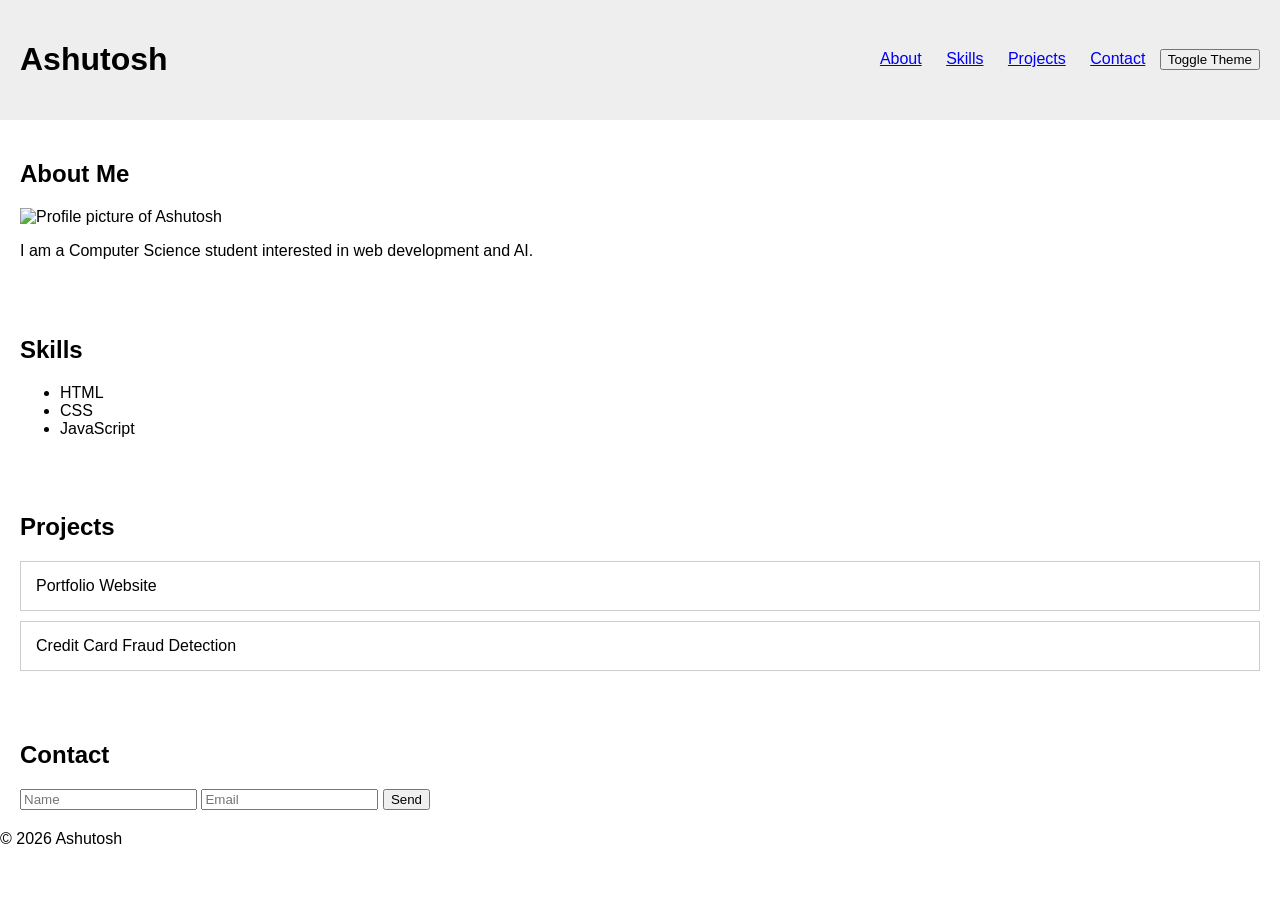
==== index.html @ f30f05ae "Add files via upload" ====
<!DOCTYPE html>
<html lang="en">
<head>
<meta charset="UTF-8">
<meta name="viewport" content="width=device-width, initial-scale=1.0">
<title>Ashutosh Portfolio</title>
<link rel="stylesheet" href="style.css">
</head>
<body>
<header>
<h1>Ashutosh</h1>
<nav>
<a href="#about">About</a>
<a href="#skills">Skills</a>
<a href="#projects">Projects</a>
<a href="#contact">Contact</a>
<button id="themeBtn">Toggle Theme</button>
</nav>
</header>

<section id="about">
<h2>About Me</h2>
<img src="https://via.placeholder.com/150" alt="Profile picture of Ashutosh">
<p>I am a Computer Science student interested in web development and AI.</p>
</section>

<section id="skills">
<h2>Skills</h2>
<ul><li>HTML</li><li>CSS</li><li>JavaScript</li></ul>
</section>

<section id="projects">
<h2>Projects</h2>
<div class="card">Portfolio Website</div>
<div class="card">Credit Card Fraud Detection</div>
</section>

<section id="contact">
<h2>Contact</h2>
<form id="contactForm">
<input type="text" id="name" placeholder="Name" required>
<input type="email" id="email" placeholder="Email" required>
<button type="submit">Send</button>
</form>
</section>

<footer>© 2026 Ashutosh</footer>
<script src="script.js"></script>
</body>
</html>
---- style.css ----
body{font-family:Arial,sans-serif;margin:0;padding:0}
header{display:flex;justify-content:space-between;align-items:center;padding:20px;background:#eee}
nav a{margin:0 10px}
section{padding:20px}
.card{border:1px solid #ccc;padding:15px;margin:10px 0}
.dark{background:#222;color:#fff}
@media(max-width:768px){header{flex-direction:column}}
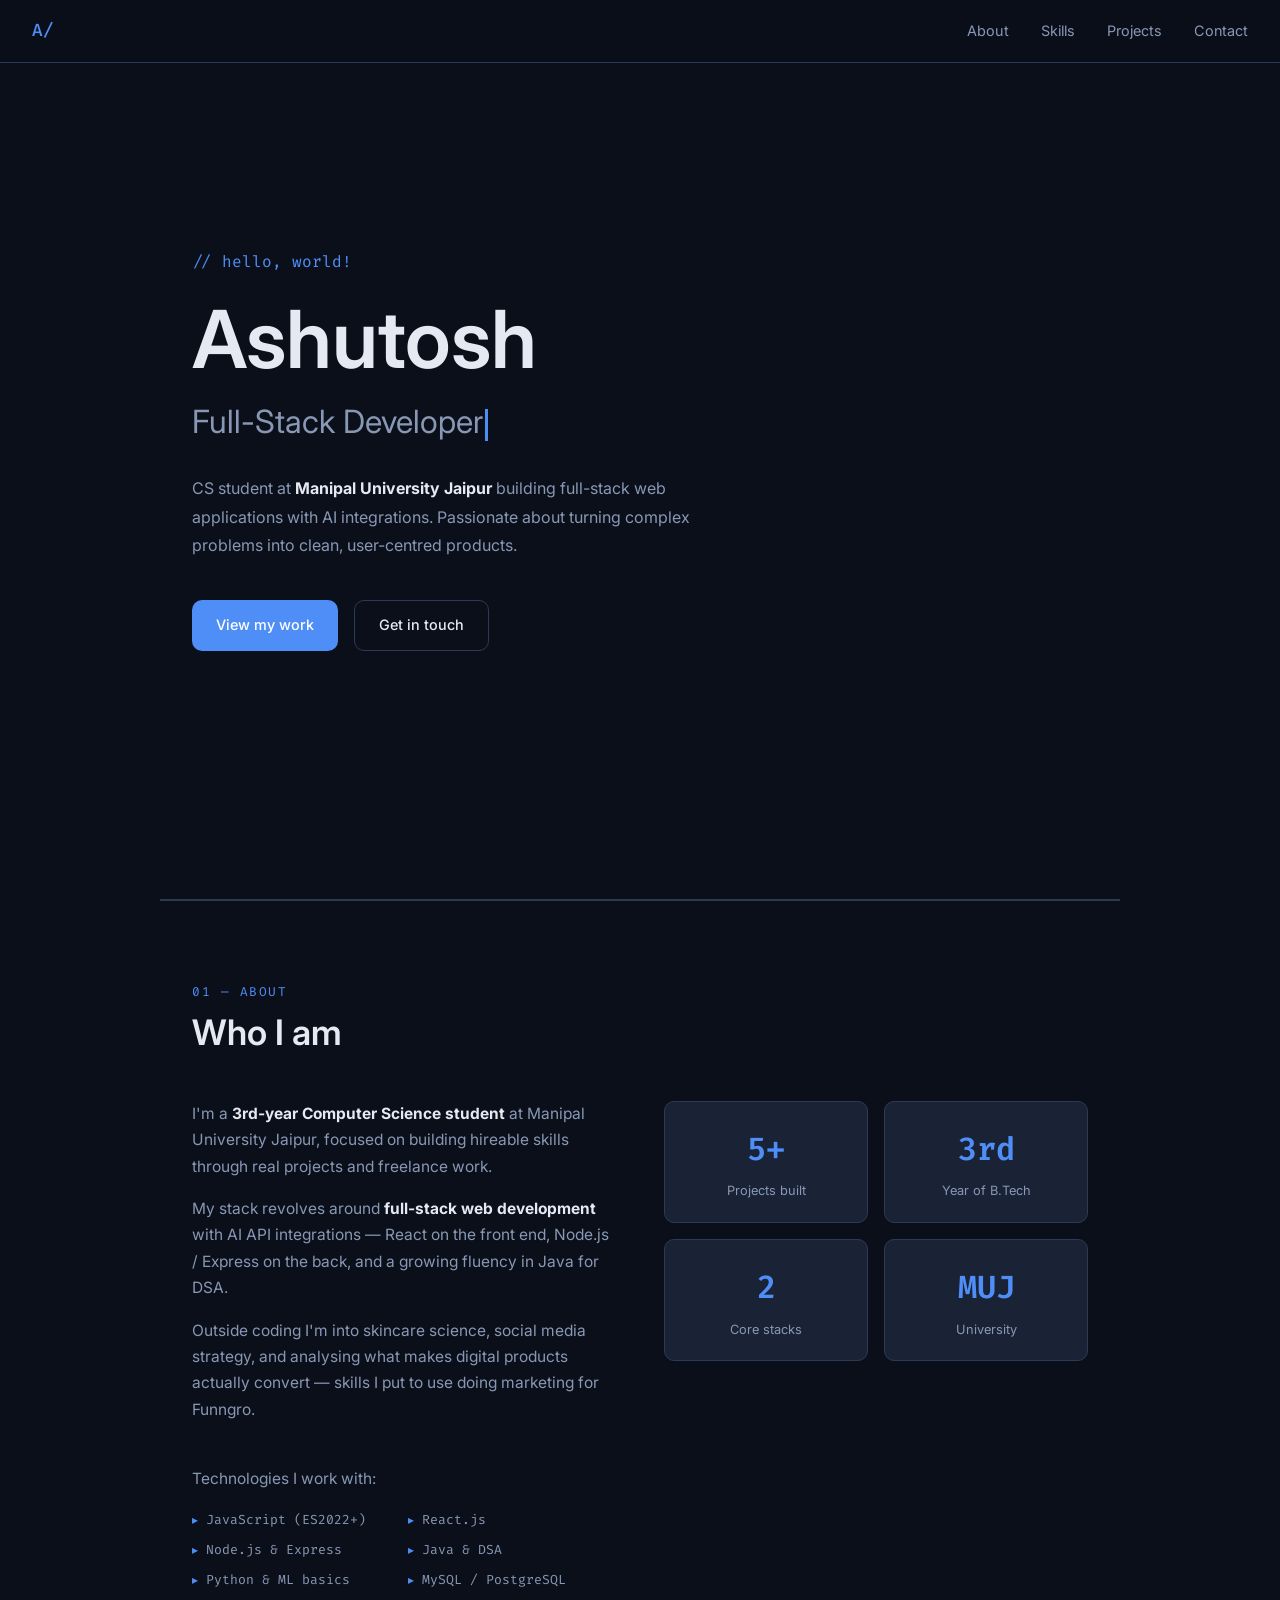
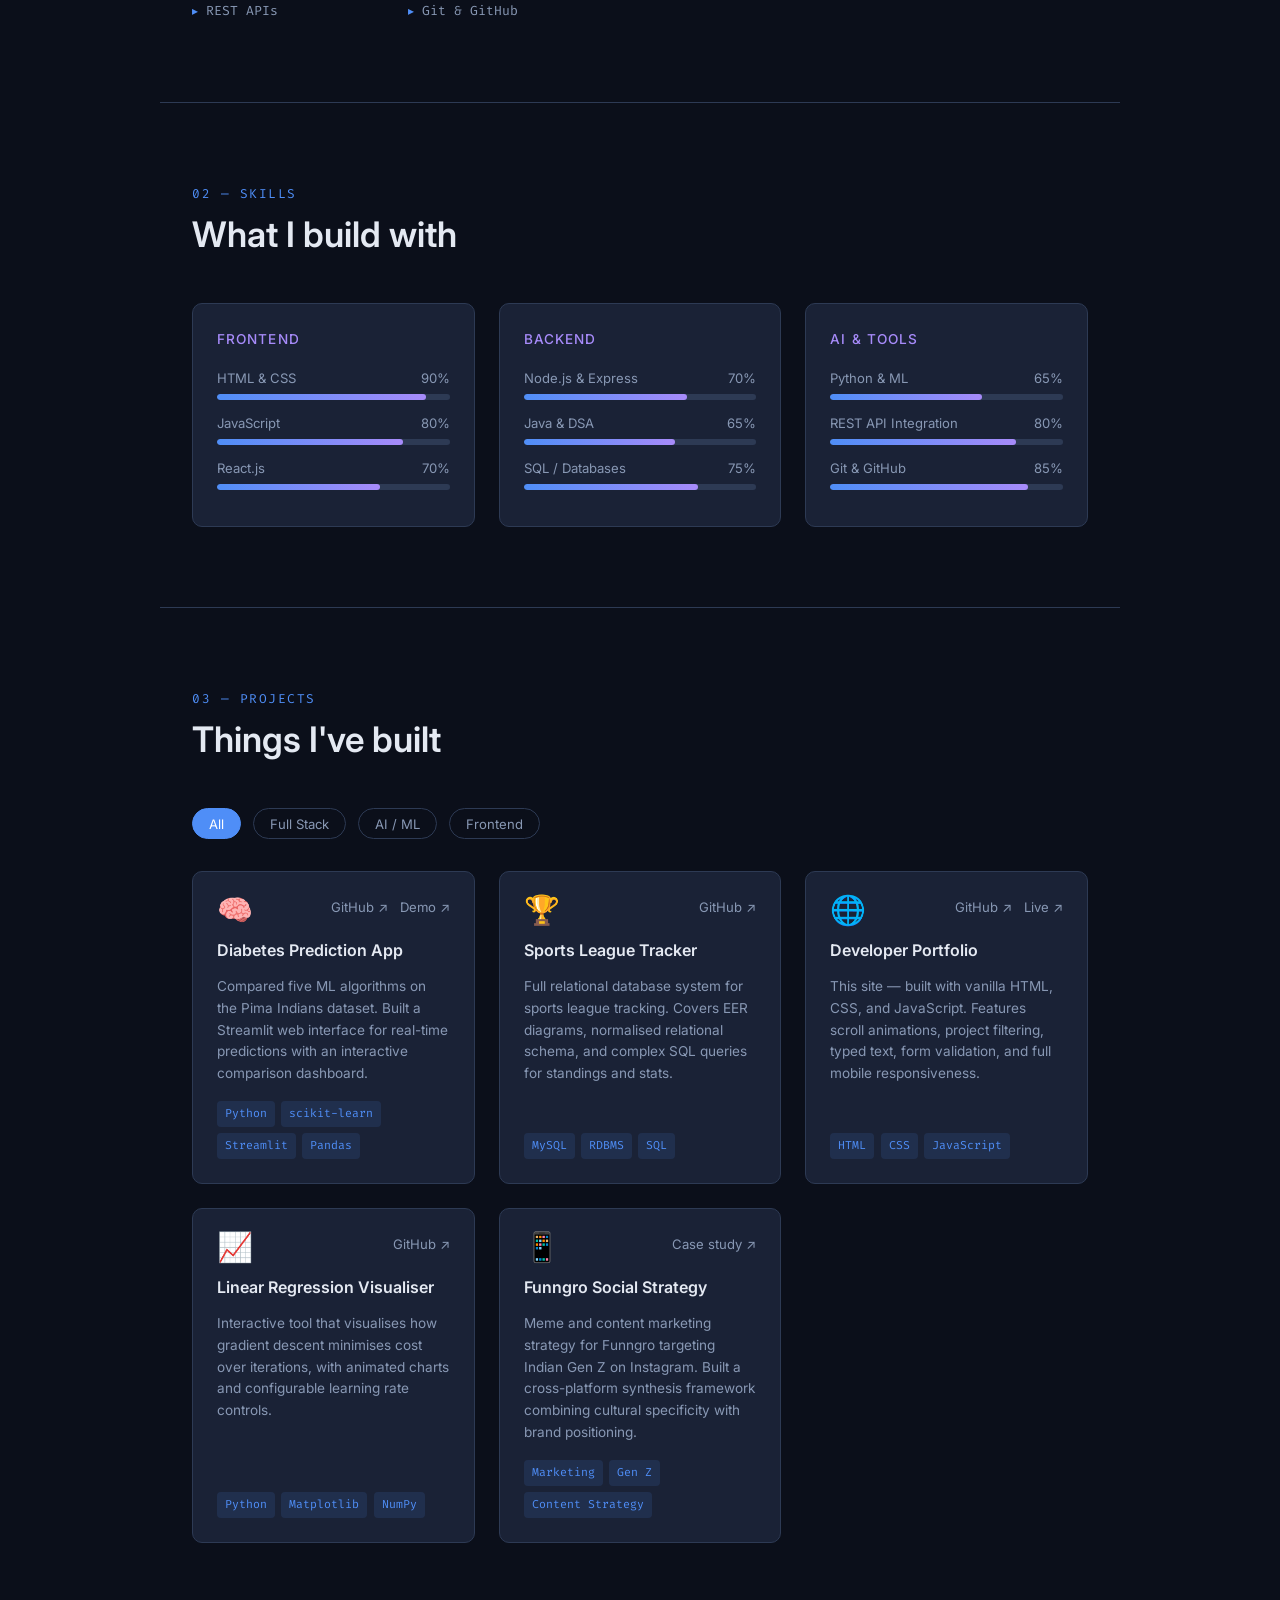
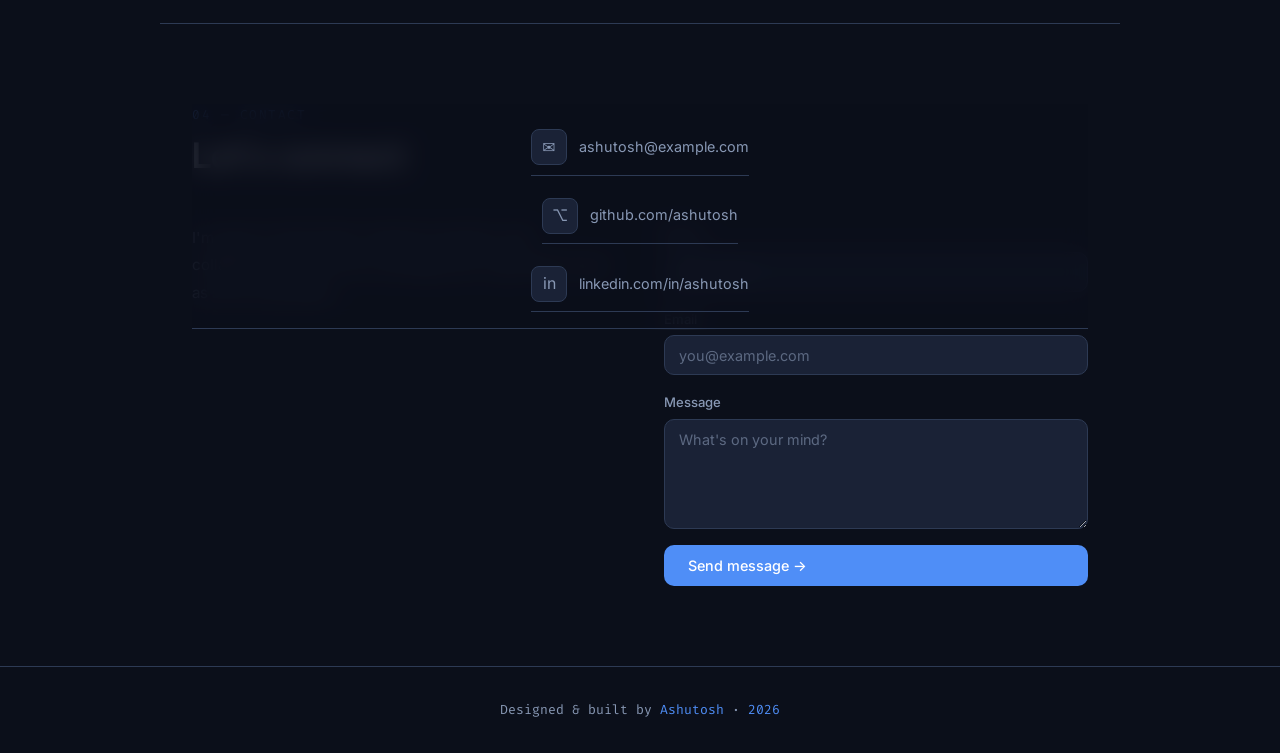
==== commit 403a69c8: "Add files via upload" ====
--- a/index.html
+++ b/index.html
@@ -1,50 +1,376 @@
 <!DOCTYPE html>
 <html lang="en">
 <head>
-<meta charset="UTF-8">
-<meta name="viewport" content="width=device-width, initial-scale=1.0">
-<title>Ashutosh Portfolio</title>
-<link rel="stylesheet" href="style.css">
+  <meta charset="UTF-8" />
+  <meta name="viewport" content="width=device-width, initial-scale=1.0" />
+  <meta name="description" content="Ashutosh's developer portfolio — full-stack web developer and CS student at Manipal University Jaipur." />
+  <title>Ashutosh | Developer Portfolio</title>
+  <link rel="preconnect" href="https://fonts.googleapis.com" />
+  <link rel="preconnect" href="https://fonts.gstatic.com" crossorigin />
+  <link href="https://fonts.googleapis.com/css2?family=Inter:wght@400;500;600&family=Fira+Code:wght@400;500&display=swap" rel="stylesheet" />
+  <link rel="stylesheet" href="styles.css" />
 </head>
 <body>
-<header>
-<h1>Ashutosh</h1>
-<nav>
-<a href="#about">About</a>
-<a href="#skills">Skills</a>
-<a href="#projects">Projects</a>
-<a href="#contact">Contact</a>
-<button id="themeBtn">Toggle Theme</button>
-</nav>
-</header>
-
-<section id="about">
-<h2>About Me</h2>
-<img src="https://via.placeholder.com/150" alt="Profile picture of Ashutosh">
-<p>I am a Computer Science student interested in web development and AI.</p>
-</section>
-
-<section id="skills">
-<h2>Skills</h2>
-<ul><li>HTML</li><li>CSS</li><li>JavaScript</li></ul>
-</section>
-
-<section id="projects">
-<h2>Projects</h2>
-<div class="card">Portfolio Website</div>
-<div class="card">Credit Card Fraud Detection</div>
-</section>
-
-<section id="contact">
-<h2>Contact</h2>
-<form id="contactForm">
-<input type="text" id="name" placeholder="Name" required>
-<input type="email" id="email" placeholder="Email" required>
-<button type="submit">Send</button>
-</form>
-</section>
-
-<footer>© 2026 Ashutosh</footer>
-<script src="script.js"></script>
+
+  <!-- Skip navigation for keyboard / screen reader users -->
+  <a class="skip-link" href="#main-content">Skip to main content</a>
+
+  <!-- ── Navigation ── -->
+  <nav role="navigation" aria-label="Main navigation">
+    <a href="#hero" class="nav-logo" aria-label="Ashutosh — home">A/</a>
+
+    <button
+      class="hamburger"
+      aria-controls="nav-menu"
+      aria-expanded="false"
+      aria-label="Open navigation menu"
+    >
+      <span></span><span></span><span></span>
+    </button>
+
+    <ul class="nav-links" id="nav-menu" role="list">
+      <li><a href="#about">About</a></li>
+      <li><a href="#skills">Skills</a></li>
+      <li><a href="#projects">Projects</a></li>
+      <li><a href="#contact">Contact</a></li>
+    </ul>
+  </nav>
+
+  <main id="main-content">
+
+    <!-- ── Hero ── -->
+    <section id="hero" aria-label="Introduction">
+      <p class="hero-greeting">// hello, world!</p>
+      <h1 class="hero-name">Ashutosh</h1>
+      <p class="hero-title" aria-live="polite" aria-atomic="true">
+        <span id="typed-text"></span><span class="typed-cursor" aria-hidden="true"></span>
+      </p>
+      <p class="hero-bio">
+        CS student at <strong>Manipal University Jaipur</strong> building full-stack web applications
+        with AI integrations. Passionate about turning complex problems into clean, user-centred products.
+      </p>
+      <div class="hero-cta">
+        <a href="#projects" class="btn btn-primary">View my work</a>
+        <a href="#contact" class="btn btn-outline">Get in touch</a>
+      </div>
+    </section>
+
+    <!-- ── About ── -->
+    <section id="about" aria-labelledby="about-heading">
+      <div class="reveal">
+        <p class="section-label">01 — about</p>
+        <h2 id="about-heading">Who I am</h2>
+        <div class="about-grid">
+          <div class="about-text">
+            <p>
+              I'm a <strong>3rd-year Computer Science student</strong> at Manipal University Jaipur,
+              focused on building hireable skills through real projects and freelance work.
+            </p>
+            <p>
+              My stack revolves around <strong>full-stack web development</strong> with AI API integrations —
+              React on the front end, Node.js / Express on the back, and a growing fluency in Java for DSA.
+            </p>
+            <p>
+              Outside coding I'm into skincare science, social media strategy, and analysing what makes
+              digital products actually convert — skills I put to use doing marketing for Funngro.
+            </p>
+            <br />
+            <p class="tech-intro">Technologies I work with:</p>
+            <ul class="tech-list" role="list" aria-label="Technologies">
+              <li>JavaScript (ES2022+)</li>
+              <li>React.js</li>
+              <li>Node.js &amp; Express</li>
+              <li>Java &amp; DSA</li>
+              <li>Python &amp; ML basics</li>
+              <li>MySQL / PostgreSQL</li>
+              <li>REST APIs</li>
+              <li>Git &amp; GitHub</li>
+            </ul>
+          </div>
+
+          <div class="about-stats" role="list" aria-label="Key stats">
+            <div class="stat-card" role="listitem">
+              <span class="stat-number" aria-label="5 plus projects completed">5+</span>
+              <p class="stat-label">Projects built</p>
+            </div>
+            <div class="stat-card" role="listitem">
+              <span class="stat-number" aria-label="3rd year student">3rd</span>
+              <p class="stat-label">Year of B.Tech</p>
+            </div>
+            <div class="stat-card" role="listitem">
+              <span class="stat-number" aria-label="2 core stacks">2</span>
+              <p class="stat-label">Core stacks</p>
+            </div>
+            <div class="stat-card" role="listitem">
+              <span class="stat-number" aria-label="Manipal University Jaipur">MUJ</span>
+              <p class="stat-label">University</p>
+            </div>
+          </div>
+        </div>
+      </div>
+    </section>
+
+    <!-- ── Skills ── -->
+    <section id="skills" aria-labelledby="skills-heading">
+      <div class="reveal">
+        <p class="section-label">02 — skills</p>
+        <h2 id="skills-heading">What I build with</h2>
+        <div class="skills-grid">
+
+          <div class="skill-category" role="region" aria-label="Frontend skills">
+            <h3>Frontend</h3>
+            <div class="skill-bar-wrap">
+              <div class="skill-bar-label"><span>HTML &amp; CSS</span><span>90%</span></div>
+              <div class="skill-bar-bg" role="progressbar" aria-valuenow="90" aria-valuemin="0" aria-valuemax="100" aria-label="HTML and CSS proficiency 90%">
+                <div class="skill-bar-fill" data-width="90"></div>
+              </div>
+            </div>
+            <div class="skill-bar-wrap">
+              <div class="skill-bar-label"><span>JavaScript</span><span>80%</span></div>
+              <div class="skill-bar-bg" role="progressbar" aria-valuenow="80" aria-valuemin="0" aria-valuemax="100" aria-label="JavaScript proficiency 80%">
+                <div class="skill-bar-fill" data-width="80"></div>
+              </div>
+            </div>
+            <div class="skill-bar-wrap">
+              <div class="skill-bar-label"><span>React.js</span><span>70%</span></div>
+              <div class="skill-bar-bg" role="progressbar" aria-valuenow="70" aria-valuemin="0" aria-valuemax="100" aria-label="React.js proficiency 70%">
+                <div class="skill-bar-fill" data-width="70"></div>
+              </div>
+            </div>
+          </div>
+
+          <div class="skill-category" role="region" aria-label="Backend skills">
+            <h3>Backend</h3>
+            <div class="skill-bar-wrap">
+              <div class="skill-bar-label"><span>Node.js &amp; Express</span><span>70%</span></div>
+              <div class="skill-bar-bg" role="progressbar" aria-valuenow="70" aria-valuemin="0" aria-valuemax="100" aria-label="Node.js and Express proficiency 70%">
+                <div class="skill-bar-fill" data-width="70"></div>
+              </div>
+            </div>
+            <div class="skill-bar-wrap">
+              <div class="skill-bar-label"><span>Java &amp; DSA</span><span>65%</span></div>
+              <div class="skill-bar-bg" role="progressbar" aria-valuenow="65" aria-valuemin="0" aria-valuemax="100" aria-label="Java and DSA proficiency 65%">
+                <div class="skill-bar-fill" data-width="65"></div>
+              </div>
+            </div>
+            <div class="skill-bar-wrap">
+              <div class="skill-bar-label"><span>SQL / Databases</span><span>75%</span></div>
+              <div class="skill-bar-bg" role="progressbar" aria-valuenow="75" aria-valuemin="0" aria-valuemax="100" aria-label="SQL and Databases proficiency 75%">
+                <div class="skill-bar-fill" data-width="75"></div>
+              </div>
+            </div>
+          </div>
+
+          <div class="skill-category" role="region" aria-label="AI and tools skills">
+            <h3>AI &amp; Tools</h3>
+            <div class="skill-bar-wrap">
+              <div class="skill-bar-label"><span>Python &amp; ML</span><span>65%</span></div>
+              <div class="skill-bar-bg" role="progressbar" aria-valuenow="65" aria-valuemin="0" aria-valuemax="100" aria-label="Python and ML proficiency 65%">
+                <div class="skill-bar-fill" data-width="65"></div>
+              </div>
+            </div>
+            <div class="skill-bar-wrap">
+              <div class="skill-bar-label"><span>REST API Integration</span><span>80%</span></div>
+              <div class="skill-bar-bg" role="progressbar" aria-valuenow="80" aria-valuemin="0" aria-valuemax="100" aria-label="REST API Integration proficiency 80%">
+                <div class="skill-bar-fill" data-width="80"></div>
+              </div>
+            </div>
+            <div class="skill-bar-wrap">
+              <div class="skill-bar-label"><span>Git &amp; GitHub</span><span>85%</span></div>
+              <div class="skill-bar-bg" role="progressbar" aria-valuenow="85" aria-valuemin="0" aria-valuemax="100" aria-label="Git and GitHub proficiency 85%">
+                <div class="skill-bar-fill" data-width="85"></div>
+              </div>
+            </div>
+          </div>
+
+        </div>
+      </div>
+    </section>
+
+    <!-- ── Projects ── -->
+    <section id="projects" aria-labelledby="projects-heading">
+      <div class="reveal">
+        <p class="section-label">03 — projects</p>
+        <h2 id="projects-heading">Things I've built</h2>
+
+        <div class="projects-filter" role="group" aria-label="Filter projects by category">
+          <button class="filter-btn active" data-filter="all">All</button>
+          <button class="filter-btn" data-filter="fullstack">Full Stack</button>
+          <button class="filter-btn" data-filter="ai">AI / ML</button>
+          <button class="filter-btn" data-filter="frontend">Frontend</button>
+        </div>
+
+        <div class="projects-grid" role="list" aria-label="Projects">
+
+          <article class="project-card" role="listitem" tabindex="0" data-category="ai fullstack" aria-label="Diabetes Prediction App project">
+            <div class="project-top">
+              <span class="project-icon" aria-hidden="true">🧠</span>
+              <div class="project-links">
+                <a href="#" aria-label="View Diabetes Prediction App on GitHub">GitHub ↗</a>
+                <a href="#" aria-label="View Diabetes Prediction App live demo">Demo ↗</a>
+              </div>
+            </div>
+            <h3 class="project-title">Diabetes Prediction App</h3>
+            <p class="project-desc">
+              Compared five ML algorithms on the Pima Indians dataset. Built a Streamlit web interface
+              for real-time predictions with an interactive comparison dashboard.
+            </p>
+            <div class="project-tags" aria-label="Technologies used">
+              <span class="tag">Python</span>
+              <span class="tag">scikit-learn</span>
+              <span class="tag">Streamlit</span>
+              <span class="tag">Pandas</span>
+            </div>
+          </article>
+
+          <article class="project-card" role="listitem" tabindex="0" data-category="fullstack" aria-label="Sports League Tracker project">
+            <div class="project-top">
+              <span class="project-icon" aria-hidden="true">🏆</span>
+              <div class="project-links">
+                <a href="#" aria-label="View Sports League Tracker on GitHub">GitHub ↗</a>
+              </div>
+            </div>
+            <h3 class="project-title">Sports League Tracker</h3>
+            <p class="project-desc">
+              Full relational database system for sports league tracking. Covers EER diagrams,
+              normalised relational schema, and complex SQL queries for standings and stats.
+            </p>
+            <div class="project-tags" aria-label="Technologies used">
+              <span class="tag">MySQL</span>
+              <span class="tag">RDBMS</span>
+              <span class="tag">SQL</span>
+            </div>
+          </article>
+
+          <article class="project-card" role="listitem" tabindex="0" data-category="frontend" aria-label="Portfolio Website project">
+            <div class="project-top">
+              <span class="project-icon" aria-hidden="true">🌐</span>
+              <div class="project-links">
+                <a href="#" aria-label="View Portfolio Website on GitHub">GitHub ↗</a>
+                <a href="#" aria-label="View Portfolio Website live">Live ↗</a>
+              </div>
+            </div>
+            <h3 class="project-title">Developer Portfolio</h3>
+            <p class="project-desc">
+              This site — built with vanilla HTML, CSS, and JavaScript. Features scroll animations,
+              project filtering, typed text, form validation, and full mobile responsiveness.
+            </p>
+            <div class="project-tags" aria-label="Technologies used">
+              <span class="tag">HTML</span>
+              <span class="tag">CSS</span>
+              <span class="tag">JavaScript</span>
+            </div>
+          </article>
+
+          <article class="project-card" role="listitem" tabindex="0" data-category="ai" aria-label="Linear Regression Visualiser project">
+            <div class="project-top">
+              <span class="project-icon" aria-hidden="true">📈</span>
+              <div class="project-links">
+                <a href="#" aria-label="View Linear Regression Visualiser on GitHub">GitHub ↗</a>
+              </div>
+            </div>
+            <h3 class="project-title">Linear Regression Visualiser</h3>
+            <p class="project-desc">
+              Interactive tool that visualises how gradient descent minimises cost over iterations,
+              with animated charts and configurable learning rate controls.
+            </p>
+            <div class="project-tags" aria-label="Technologies used">
+              <span class="tag">Python</span>
+              <span class="tag">Matplotlib</span>
+              <span class="tag">NumPy</span>
+            </div>
+          </article>
+
+          <article class="project-card" role="listitem" tabindex="0" data-category="fullstack frontend" aria-label="Funngro Social Strategy project">
+            <div class="project-top">
+              <span class="project-icon" aria-hidden="true">📱</span>
+              <div class="project-links">
+                <a href="#" aria-label="View Funngro case study">Case study ↗</a>
+              </div>
+            </div>
+            <h3 class="project-title">Funngro Social Strategy</h3>
+            <p class="project-desc">
+              Meme and content marketing strategy for Funngro targeting Indian Gen Z on Instagram.
+              Built a cross-platform synthesis framework combining cultural specificity with brand positioning.
+            </p>
+            <div class="project-tags" aria-label="Technologies used">
+              <span class="tag">Marketing</span>
+              <span class="tag">Gen Z</span>
+              <span class="tag">Content Strategy</span>
+            </div>
+          </article>
+
+        </div>
+      </div>
+    </section>
+
+    <!-- ── Contact ── -->
+    <section id="contact" aria-labelledby="contact-heading">
+      <div class="reveal">
+        <p class="section-label">04 — contact</p>
+        <h2 id="contact-heading">Let's connect</h2>
+        <div class="contact-wrapper">
+
+          <div class="contact-info">
+            <p>
+              I'm open to internships, freelance projects, and collaborations.
+              Drop me a message and I'll get back to you as soon as possible.
+            </p>
+            <nav class="contact-links" aria-label="Contact links">
+              <a href="mailto:ashutosh@example.com" class="contact-link" aria-label="Send email to Ashutosh">
+                <span class="contact-link-icon" aria-hidden="true">✉️</span>
+                ashutosh@example.com
+              </a>
+              <a href="https://github.com/" target="_blank" rel="noopener noreferrer" class="contact-link" aria-label="Visit Ashutosh's GitHub profile (opens in new tab)">
+                <span class="contact-link-icon" aria-hidden="true">⌥</span>
+                github.com/ashutosh
+              </a>
+              <a href="https://linkedin.com/" target="_blank" rel="noopener noreferrer" class="contact-link" aria-label="Visit Ashutosh's LinkedIn profile (opens in new tab)">
+                <span class="contact-link-icon" aria-hidden="true">in</span>
+                linkedin.com/in/ashutosh
+              </a>
+            </nav>
+          </div>
+
+          <form class="contact-form" id="contact-form" novalidate aria-label="Contact form">
+            <div class="form-group" id="group-name">
+              <label for="name">Name</label>
+              <input type="text" id="name" name="name" placeholder="Your name"
+                autocomplete="name" aria-required="true" aria-describedby="name-error" />
+              <span class="form-error" id="name-error" role="alert">Please enter your name.</span>
+            </div>
+            <div class="form-group" id="group-email">
+              <label for="email">Email</label>
+              <input type="email" id="email" name="email" placeholder="you@example.com"
+                autocomplete="email" aria-required="true" aria-describedby="email-error" />
+              <span class="form-error" id="email-error" role="alert">Please enter a valid email address.</span>
+            </div>
+            <div class="form-group" id="group-message">
+              <label for="message">Message</label>
+              <textarea id="message" name="message" placeholder="What's on your mind?"
+                aria-required="true" aria-describedby="message-error"></textarea>
+              <span class="form-error" id="message-error" role="alert">Please enter a message (at least 10 characters).</span>
+            </div>
+            <button type="submit" class="btn btn-primary">Send message →</button>
+            <div class="form-success" id="form-success" role="status" aria-live="polite">
+              ✓ Message sent — I'll get back to you soon!
+            </div>
+          </form>
+
+        </div>
+      </div>
+    </section>
+
+  </main>
+
+  <!-- Footer -->
+  <footer>
+    <p>Designed &amp; built by <span>Ashutosh</span> · <span id="footer-year"></span></p>
+  </footer>
+
+  <!-- Back to top -->
+  <button id="back-to-top" aria-label="Back to top">↑</button>
+
+  <script src="script.js"></script>
 </body>
-</html>+</html>
--- a/styles.css
+++ b/styles.css
@@ -0,0 +1,823 @@
+/* ── Reset & Base ─────────────────────────────────────── */
+*, *::before, *::after {
+  box-sizing: border-box;
+  margin: 0;
+  padding: 0;
+}
+
+:root {
+  --bg:         #0b0f1a;
+  --surface:    #111827;
+  --card:       #1a2236;
+  --border:     #2d3a54;
+  --accent:     #4f8ef7;
+  --accent2:    #a78bfa;
+  --green:      #34d399;
+  --text:       #e4e9f2;
+  --muted:      #8898b4;
+  --radius:     10px;
+  --mono:       'Fira Code', monospace;
+  --sans:       'Inter', system-ui, sans-serif;
+  --transition: 0.25s ease;
+}
+
+html {
+  scroll-behavior: smooth;
+}
+
+body {
+  font-family: var(--sans);
+  background: var(--bg);
+  color: var(--text);
+  line-height: 1.7;
+  min-height: 100vh;
+}
+
+/* ── Skip link (accessibility) ────────────────────────── */
+.skip-link {
+  position: absolute;
+  top: -100%;
+  left: 1rem;
+  background: var(--accent);
+  color: #fff;
+  padding: 0.5rem 1rem;
+  border-radius: var(--radius);
+  font-weight: 600;
+  z-index: 9999;
+  text-decoration: none;
+  transition: top var(--transition);
+}
+
+.skip-link:focus {
+  top: 1rem;
+}
+
+/* ── Navigation ───────────────────────────────────────── */
+nav {
+  position: fixed;
+  top: 0;
+  left: 0;
+  right: 0;
+  z-index: 100;
+  display: flex;
+  align-items: center;
+  justify-content: space-between;
+  padding: 1rem 2rem;
+  background: rgba(11, 15, 26, 0.85);
+  backdrop-filter: blur(12px);
+  border-bottom: 1px solid var(--border);
+}
+
+.nav-logo {
+  font-family: var(--mono);
+  font-size: 1.1rem;
+  color: var(--accent);
+  text-decoration: none;
+  font-weight: 500;
+}
+
+.nav-links {
+  display: flex;
+  gap: 2rem;
+  list-style: none;
+}
+
+.nav-links a {
+  color: var(--muted);
+  text-decoration: none;
+  font-size: 0.9rem;
+  transition: color var(--transition);
+  position: relative;
+}
+
+.nav-links a::after {
+  content: '';
+  position: absolute;
+  bottom: -3px;
+  left: 0;
+  width: 0;
+  height: 2px;
+  background: var(--accent);
+  transition: width var(--transition);
+}
+
+.nav-links a:hover,
+.nav-links a[aria-current="page"] {
+  color: var(--text);
+}
+
+.nav-links a:hover::after,
+.nav-links a[aria-current="page"]::after {
+  width: 100%;
+}
+
+/* Hamburger button */
+.hamburger {
+  display: none;
+  flex-direction: column;
+  gap: 5px;
+  cursor: pointer;
+  background: none;
+  border: none;
+  padding: 4px;
+}
+
+.hamburger span {
+  display: block;
+  width: 24px;
+  height: 2px;
+  background: var(--text);
+  border-radius: 2px;
+  transition: transform var(--transition), opacity var(--transition);
+}
+
+.hamburger[aria-expanded="true"] span:nth-child(1) {
+  transform: translateY(7px) rotate(45deg);
+}
+.hamburger[aria-expanded="true"] span:nth-child(2) {
+  opacity: 0;
+}
+.hamburger[aria-expanded="true"] span:nth-child(3) {
+  transform: translateY(-7px) rotate(-45deg);
+}
+
+/* ── Shared section styles ────────────────────────────── */
+section {
+  padding: 5rem 2rem;
+  max-width: 960px;
+  margin: 0 auto;
+}
+
+.section-label {
+  font-family: var(--mono);
+  font-size: 0.8rem;
+  color: var(--accent);
+  letter-spacing: 0.12em;
+  text-transform: uppercase;
+  margin-bottom: 0.5rem;
+}
+
+h1, h2 {
+  line-height: 1.2;
+}
+
+h2 {
+  font-size: clamp(1.6rem, 4vw, 2.2rem);
+  font-weight: 600;
+  color: var(--text);
+  margin-bottom: 3rem;
+}
+
+/* ── Buttons ──────────────────────────────────────────── */
+.btn {
+  display: inline-flex;
+  align-items: center;
+  gap: 0.5rem;
+  padding: 0.75rem 1.5rem;
+  border-radius: var(--radius);
+  font-size: 0.9rem;
+  font-weight: 500;
+  text-decoration: none;
+  cursor: pointer;
+  border: none;
+  font-family: var(--sans);
+  transition: transform var(--transition), box-shadow var(--transition), background var(--transition), border-color var(--transition), color var(--transition);
+}
+
+.btn:focus-visible {
+  outline: 2px solid var(--accent);
+  outline-offset: 3px;
+}
+
+.btn-primary {
+  background: var(--accent);
+  color: #fff;
+}
+
+.btn-primary:hover {
+  background: #3a7de8;
+  transform: translateY(-2px);
+  box-shadow: 0 8px 24px rgba(79, 142, 247, 0.35);
+}
+
+.btn-outline {
+  background: transparent;
+  color: var(--text);
+  border: 1px solid var(--border);
+}
+
+.btn-outline:hover {
+  border-color: var(--accent);
+  color: var(--accent);
+  transform: translateY(-2px);
+}
+
+/* ── Hero ─────────────────────────────────────────────── */
+#hero {
+  min-height: 100vh;
+  display: flex;
+  flex-direction: column;
+  justify-content: center;
+  padding-top: 5rem;
+  border-bottom: 1px solid var(--border);
+}
+
+.hero-greeting {
+  font-family: var(--mono);
+  font-size: 1rem;
+  color: var(--accent);
+  margin-bottom: 1rem;
+}
+
+.hero-name {
+  font-size: clamp(2.5rem, 8vw, 5rem);
+  font-weight: 600;
+  color: var(--text);
+  margin-bottom: 0.5rem;
+}
+
+.hero-title {
+  font-size: clamp(1.2rem, 4vw, 2rem);
+  color: var(--muted);
+  margin-bottom: 1.5rem;
+  min-height: 2.5rem;
+}
+
+.typed-cursor {
+  display: inline-block;
+  width: 3px;
+  height: 1em;
+  background: var(--accent);
+  margin-left: 2px;
+  vertical-align: text-bottom;
+  animation: blink 1s step-end infinite;
+}
+
+@keyframes blink {
+  0%, 100% { opacity: 1; }
+  50%       { opacity: 0; }
+}
+
+.hero-bio {
+  max-width: 520px;
+  color: var(--muted);
+  font-size: 1rem;
+  margin-bottom: 2.5rem;
+  line-height: 1.8;
+}
+
+.hero-bio strong {
+  color: var(--text);
+}
+
+.hero-cta {
+  display: flex;
+  gap: 1rem;
+  flex-wrap: wrap;
+}
+
+/* ── About ────────────────────────────────────────────── */
+#about {
+  border-top: 1px solid var(--border);
+}
+
+.about-grid {
+  display: grid;
+  grid-template-columns: 1fr 1fr;
+  gap: 3rem;
+  align-items: start;
+}
+
+.about-text p {
+  color: var(--muted);
+  margin-bottom: 1rem;
+  font-size: 0.97rem;
+}
+
+.about-text strong {
+  color: var(--text);
+}
+
+.tech-intro {
+  color: var(--muted);
+  font-size: 0.88rem;
+}
+
+.tech-list {
+  list-style: none;
+  display: grid;
+  grid-template-columns: 1fr 1fr;
+  gap: 0.5rem;
+  margin-top: 0.5rem;
+}
+
+.tech-list li {
+  font-family: var(--mono);
+  font-size: 0.82rem;
+  color: var(--muted);
+  display: flex;
+  align-items: center;
+  gap: 0.5rem;
+}
+
+.tech-list li::before {
+  content: '▸';
+  color: var(--accent);
+  font-size: 0.75rem;
+}
+
+.about-stats {
+  display: grid;
+  grid-template-columns: 1fr 1fr;
+  gap: 1rem;
+}
+
+.stat-card {
+  background: var(--card);
+  border: 1px solid var(--border);
+  border-radius: var(--radius);
+  padding: 1.25rem;
+  text-align: center;
+}
+
+.stat-number {
+  font-size: 2rem;
+  font-weight: 600;
+  color: var(--accent);
+  display: block;
+  font-family: var(--mono);
+}
+
+.stat-label {
+  font-size: 0.8rem;
+  color: var(--muted);
+  margin-top: 0.25rem;
+}
+
+/* ── Skills ───────────────────────────────────────────── */
+#skills {
+  border-top: 1px solid var(--border);
+}
+
+.skills-grid {
+  display: grid;
+  grid-template-columns: repeat(auto-fit, minmax(260px, 1fr));
+  gap: 1.5rem;
+}
+
+.skill-category {
+  background: var(--card);
+  border: 1px solid var(--border);
+  border-radius: var(--radius);
+  padding: 1.5rem;
+  transition: border-color var(--transition), transform var(--transition);
+}
+
+.skill-category:hover {
+  border-color: var(--accent);
+  transform: translateY(-3px);
+}
+
+.skill-category h3 {
+  font-size: 0.85rem;
+  font-weight: 500;
+  color: var(--accent2);
+  margin-bottom: 1rem;
+  text-transform: uppercase;
+  letter-spacing: 0.08em;
+}
+
+.skill-bar-wrap {
+  margin-bottom: 0.75rem;
+}
+
+.skill-bar-label {
+  display: flex;
+  justify-content: space-between;
+  font-size: 0.82rem;
+  color: var(--muted);
+  margin-bottom: 0.3rem;
+}
+
+.skill-bar-bg {
+  height: 6px;
+  background: var(--border);
+  border-radius: 3px;
+  overflow: hidden;
+}
+
+.skill-bar-fill {
+  height: 100%;
+  border-radius: 3px;
+  background: linear-gradient(90deg, var(--accent), var(--accent2));
+  width: 0;
+  transition: width 1.2s cubic-bezier(0.4, 0, 0.2, 1);
+}
+
+/* ── Projects ─────────────────────────────────────────── */
+#projects {
+  border-top: 1px solid var(--border);
+}
+
+.projects-filter {
+  display: flex;
+  gap: 0.75rem;
+  flex-wrap: wrap;
+  margin-bottom: 2rem;
+}
+
+.filter-btn {
+  padding: 0.4rem 1rem;
+  background: transparent;
+  border: 1px solid var(--border);
+  border-radius: 20px;
+  color: var(--muted);
+  font-size: 0.82rem;
+  cursor: pointer;
+  font-family: var(--sans);
+  transition: background var(--transition), border-color var(--transition), color var(--transition);
+}
+
+.filter-btn:hover,
+.filter-btn.active {
+  background: var(--accent);
+  border-color: var(--accent);
+  color: #fff;
+}
+
+.filter-btn:focus-visible {
+  outline: 2px solid var(--accent);
+  outline-offset: 3px;
+}
+
+.projects-grid {
+  display: grid;
+  grid-template-columns: repeat(auto-fill, minmax(280px, 1fr));
+  gap: 1.5rem;
+}
+
+.project-card {
+  background: var(--card);
+  border: 1px solid var(--border);
+  border-radius: var(--radius);
+  padding: 1.5rem;
+  display: flex;
+  flex-direction: column;
+  gap: 0.75rem;
+  transition: border-color var(--transition), transform var(--transition);
+}
+
+.project-card:hover {
+  border-color: var(--accent);
+  transform: translateY(-4px);
+}
+
+.project-card:focus-visible {
+  outline: 2px solid var(--accent);
+  outline-offset: 3px;
+}
+
+.project-card[aria-hidden="true"] {
+  display: none;
+}
+
+.project-top {
+  display: flex;
+  justify-content: space-between;
+  align-items: flex-start;
+}
+
+.project-icon {
+  font-size: 1.8rem;
+  line-height: 1;
+}
+
+.project-links {
+  display: flex;
+  gap: 0.75rem;
+}
+
+.project-links a {
+  color: var(--muted);
+  text-decoration: none;
+  font-size: 0.82rem;
+  transition: color var(--transition);
+}
+
+.project-links a:hover {
+  color: var(--accent);
+}
+
+.project-links a:focus-visible {
+  outline: 2px solid var(--accent);
+  outline-offset: 2px;
+  border-radius: 3px;
+}
+
+.project-title {
+  font-size: 1rem;
+  font-weight: 600;
+  color: var(--text);
+}
+
+.project-desc {
+  font-size: 0.85rem;
+  color: var(--muted);
+  line-height: 1.6;
+  flex: 1;
+}
+
+.project-tags {
+  display: flex;
+  flex-wrap: wrap;
+  gap: 0.4rem;
+  margin-top: 0.25rem;
+}
+
+.tag {
+  font-family: var(--mono);
+  font-size: 0.72rem;
+  color: var(--accent);
+  background: rgba(79, 142, 247, 0.12);
+  border-radius: 4px;
+  padding: 0.2rem 0.5rem;
+}
+
+/* ── Contact ──────────────────────────────────────────── */
+#contact {
+  border-top: 1px solid var(--border);
+}
+
+.contact-wrapper {
+  display: grid;
+  grid-template-columns: 1fr 1fr;
+  gap: 3rem;
+  align-items: start;
+}
+
+.contact-info p {
+  color: var(--muted);
+  font-size: 0.95rem;
+  margin-bottom: 2rem;
+  line-height: 1.8;
+}
+
+.contact-links {
+  display: flex;
+  flex-direction: column;
+  gap: 0.75rem;
+}
+
+.contact-link {
+  display: flex;
+  align-items: center;
+  gap: 0.75rem;
+  color: var(--muted);
+  text-decoration: none;
+  font-size: 0.9rem;
+  padding: 0.6rem 0;
+  border-bottom: 1px solid var(--border);
+  transition: color var(--transition);
+}
+
+.contact-link:hover {
+  color: var(--accent);
+}
+
+.contact-link:focus-visible {
+  outline: 2px solid var(--accent);
+  outline-offset: 3px;
+  border-radius: 3px;
+}
+
+.contact-link-icon {
+  width: 36px;
+  height: 36px;
+  background: var(--card);
+  border: 1px solid var(--border);
+  border-radius: 8px;
+  display: flex;
+  align-items: center;
+  justify-content: center;
+  font-size: 1rem;
+  flex-shrink: 0;
+}
+
+/* Contact form */
+.contact-form {
+  display: flex;
+  flex-direction: column;
+  gap: 1rem;
+}
+
+.form-group {
+  display: flex;
+  flex-direction: column;
+  gap: 0.35rem;
+}
+
+.form-group label {
+  font-size: 0.82rem;
+  color: var(--muted);
+  font-weight: 500;
+}
+
+.form-group input,
+.form-group textarea {
+  background: var(--card);
+  border: 1px solid var(--border);
+  border-radius: var(--radius);
+  color: var(--text);
+  font-family: var(--sans);
+  font-size: 0.9rem;
+  padding: 0.65rem 0.9rem;
+  transition: border-color var(--transition), box-shadow var(--transition);
+  resize: vertical;
+}
+
+.form-group input:focus,
+.form-group textarea:focus {
+  outline: none;
+  border-color: var(--accent);
+  box-shadow: 0 0 0 3px rgba(79, 142, 247, 0.18);
+}
+
+.form-group input::placeholder,
+.form-group textarea::placeholder {
+  color: var(--muted);
+  opacity: 0.6;
+}
+
+.form-group textarea {
+  min-height: 110px;
+}
+
+.form-error {
+  font-size: 0.78rem;
+  color: #f87171;
+  display: none;
+}
+
+.form-group.has-error input,
+.form-group.has-error textarea {
+  border-color: #f87171;
+}
+
+.form-group.has-error .form-error {
+  display: block;
+}
+
+.form-success {
+  display: none;
+  background: rgba(52, 211, 153, 0.12);
+  border: 1px solid var(--green);
+  border-radius: var(--radius);
+  padding: 1rem;
+  color: var(--green);
+  font-size: 0.9rem;
+  text-align: center;
+}
+
+/* ── Footer ───────────────────────────────────────────── */
+footer {
+  border-top: 1px solid var(--border);
+  padding: 2rem;
+  text-align: center;
+  color: var(--muted);
+  font-size: 0.82rem;
+  font-family: var(--mono);
+}
+
+footer span {
+  color: var(--accent);
+}
+
+/* ── Scroll-reveal ────────────────────────────────────── */
+.reveal {
+  opacity: 0;
+  transform: translateY(24px);
+  transition: opacity 0.7s ease, transform 0.7s ease;
+}
+
+.reveal.visible {
+  opacity: 1;
+  transform: translateY(0);
+}
+
+/* ── Back to top button ───────────────────────────────── */
+#back-to-top {
+  position: fixed;
+  bottom: 2rem;
+  right: 2rem;
+  width: 42px;
+  height: 42px;
+  background: var(--accent);
+  color: #fff;
+  border: none;
+  border-radius: 50%;
+  cursor: pointer;
+  font-size: 1.2rem;
+  display: flex;
+  align-items: center;
+  justify-content: center;
+  opacity: 0;
+  pointer-events: none;
+  transition: opacity var(--transition), transform var(--transition);
+  z-index: 50;
+}
+
+#back-to-top.visible {
+  opacity: 1;
+  pointer-events: auto;
+}
+
+#back-to-top:hover {
+  transform: translateY(-3px);
+}
+
+#back-to-top:focus-visible {
+  outline: 2px solid var(--accent);
+  outline-offset: 3px;
+}
+
+/* ── Responsive — tablet (≤768px) ────────────────────── */
+@media (max-width: 768px) {
+  nav {
+    padding: 1rem 1.25rem;
+  }
+
+  .hamburger {
+    display: flex;
+  }
+
+  .nav-links {
+    position: fixed;
+    top: 0;
+    right: -100%;
+    bottom: 0;
+    width: 240px;
+    flex-direction: column;
+    gap: 0;
+    background: var(--surface);
+    border-left: 1px solid var(--border);
+    padding: 5rem 2rem 2rem;
+    transition: right var(--transition);
+    z-index: 90;
+  }
+
+  .nav-links.open {
+    right: 0;
+  }
+
+  .nav-links li {
+    border-bottom: 1px solid var(--border);
+  }
+
+  .nav-links a {
+    display: block;
+    padding: 0.9rem 0;
+    font-size: 1rem;
+  }
+
+  section {
+    padding: 4rem 1.25rem;
+  }
+
+  .about-grid {
+    grid-template-columns: 1fr;
+    gap: 2rem;
+  }
+
+  .contact-wrapper {
+    grid-template-columns: 1fr;
+  }
+}
+
+/* ── Responsive — mobile (≤480px) ────────────────────── */
+@media (max-width: 480px) {
+  .hero-cta {
+    flex-direction: column;
+  }
+
+  .btn {
+    width: 100%;
+    justify-content: center;
+  }
+
+  .tech-list {
+    grid-template-columns: 1fr;
+  }
+}
+
+/* ── Reduced motion ───────────────────────────────────── */
+@media (prefers-reduced-motion: reduce) {
+  *, *::before, *::after {
+    animation-duration: 0.001ms !important;
+    transition-duration: 0.001ms !important;
+  }
+
+  .reveal {
+    opacity: 1;
+    transform: none;
+  }
+}
